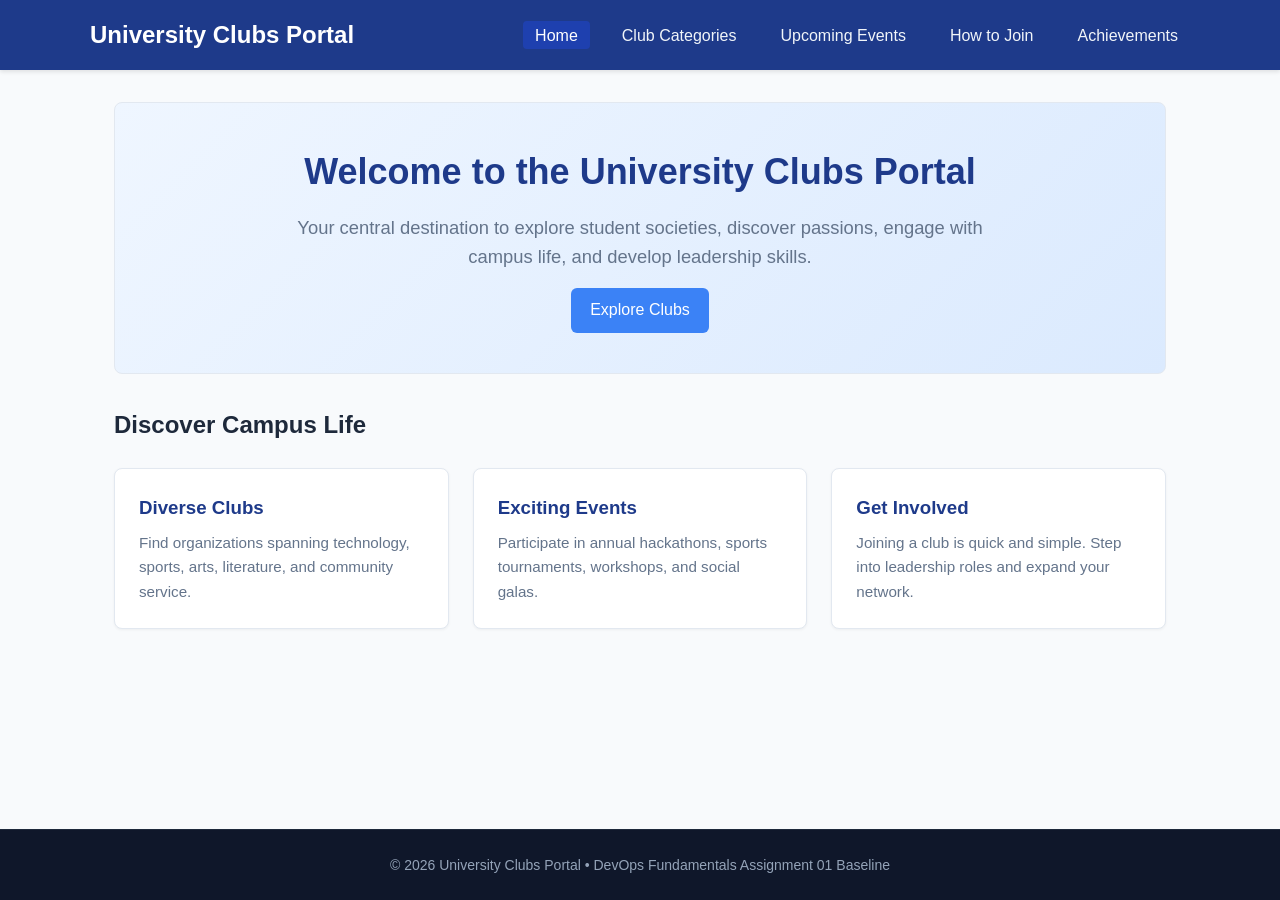
==== src/index.html @ 195c0437 "chore: create website folder structure" ====
<!DOCTYPE html>
<html lang="en">
<head>
    <meta charset="UTF-8">
    <meta name="viewport" content="width=device-width, initial-scale=1.0">
    <title>University Clubs Portal - Home</title>
    <link rel="stylesheet" href="../styles/style.css">
</head>
<body>
    <header>
        <div class="nav-container">
            <div class="brand-title">University Clubs Portal</div>
            <nav>
                <ul>
                    <li><a href="index.html" class="active">Home</a></li>
                    <li><a href="clubs.html">Club Categories</a></li>
                    <li><a href="events.html">Upcoming Events</a></li>
                    <li><a href="join.html">How to Join</a></li>
                    <li><a href="highlights.html">Achievements</a></li>
                </ul>
            </nav>
        </div>
    </header>

    <main>
        <section class="hero">
            <h1>Welcome to the University Clubs Portal</h1>
            <p>Your central destination to explore student societies, discover passions, engage with campus life, and develop leadership skills.</p>
            <a href="clubs.html" class="btn">Explore Clubs</a>
        </section>

        <section>
            <h2>Discover Campus Life</h2>
            <div class="card-grid">
                <article class="card">
                    <h3>Diverse Clubs</h3>
                    <p>Find organizations spanning technology, sports, arts, literature, and community service.</p>
                </article>
                <article class="card">
                    <h3>Exciting Events</h3>
                    <p>Participate in annual hackathons, sports tournaments, workshops, and social galas.</p>
                </article>
                <article class="card">
                    <h3>Get Involved</h3>
                    <p>Joining a club is quick and simple. Step into leadership roles and expand your network.</p>
                </article>
            </div>
        </section>
    </main>

    <footer>
        <p>&copy; 2026 University Clubs Portal &bull; DevOps Fundamentals Assignment 01 Baseline</p>
    </footer>
</body>
</html>
---- styles/style.css ----
/* ==========================================================================
   University Clubs Portal - Main Stylesheet
   ========================================================================== */

:root {
    --primary-color: #1e3a8a;
    --primary-hover: #1e40af;
    --secondary-color: #3b82f6;
    --accent-color: #f59e0b;
    --background-color: #f8fafc;
    --card-background: #ffffff;
    --text-primary: #1e293b;
    --text-secondary: #64748b;
    --border-color: #e2e8f0;
    --font-family: -apple-system, BlinkMacSystemFont, "Segoe UI", Roboto, "Helvetica Neue", Arial, sans-serif;
}

* {
    box-sizing: border-box;
    margin: 0;
    padding: 0;
}

body {
    font-family: var(--font-family);
    background-color: var(--background-color);
    color: var(--text-primary);
    line-height: 1.6;
    min-height: 100vh;
    display: flex;
    flex-direction: column;
}

/* Header & Navigation */
header {
    background-color: var(--primary-color);
    color: #ffffff;
    padding: 1rem 2rem;
    box-shadow: 0 2px 4px rgba(0, 0, 0, 0.1);
}

.nav-container {
    max-width: 1100px;
    margin: 0 auto;
    display: flex;
    justify-content: space-between;
    align-items: center;
    flex-wrap: wrap;
    gap: 1rem;
}

.brand-title {
    font-size: 1.5rem;
    font-weight: 700;
}

nav ul {
    display: flex;
    list-style: none;
    gap: 1.25rem;
    align-items: center;
}

nav a {
    color: #f1f5f9;
    text-decoration: none;
    font-weight: 500;
    padding: 0.35rem 0.75rem;
    border-radius: 4px;
    transition: background-color 0.2s ease, color 0.2s ease;
}

nav a:hover,
nav a.active {
    background-color: var(--primary-hover);
    color: #ffffff;
}

/* Main Content Container */
main {
    max-width: 1100px;
    width: 100%;
    margin: 2rem auto;
    padding: 0 1.5rem;
    flex: 1;
}

/* Hero Section */
.hero {
    background: linear-gradient(135deg, #eff6ff 0%, #dbeafe 100%);
    border: 1px solid var(--border-color);
    border-radius: 8px;
    padding: 2.5rem 2rem;
    margin-bottom: 2rem;
    text-align: center;
}

.hero h1 {
    font-size: 2.25rem;
    color: var(--primary-color);
    margin-bottom: 0.75rem;
}

.hero p {
    font-size: 1.15rem;
    color: var(--text-secondary);
    max-width: 750px;
    margin: 0 auto;
}

/* Content Grid & Cards */
.card-grid {
    display: grid;
    grid-template-columns: repeat(auto-fit, minmax(280px, 1fr));
    gap: 1.5rem;
    margin-top: 1.5rem;
}

.card {
    background-color: var(--card-background);
    border: 1px solid var(--border-color);
    border-radius: 8px;
    padding: 1.5rem;
    box-shadow: 0 1px 3px rgba(0, 0, 0, 0.05);
    transition: transform 0.2s ease, box-shadow 0.2s ease;
}

.card:hover {
    transform: translateY(-2px);
    box-shadow: 0 4px 6px -1px rgba(0, 0, 0, 0.1);
}

.card h2,
.card h3 {
    color: var(--primary-color);
    margin-bottom: 0.5rem;
}

.card p {
    color: var(--text-secondary);
    font-size: 0.95rem;
}

/* Buttons */
.btn {
    display: inline-block;
    padding: 0.6rem 1.2rem;
    background-color: var(--secondary-color);
    color: #ffffff;
    text-decoration: none;
    border-radius: 6px;
    font-weight: 500;
    transition: background-color 0.2s ease;
    margin-top: 1rem;
}

.btn:hover {
    background-color: var(--primary-hover);
}

/* Footer */
footer {
    background-color: #0f172a;
    color: #94a3b8;
    text-align: center;
    padding: 1.5rem;
    font-size: 0.875rem;
    border-top: 1px solid #1e293b;
}

/* Responsive Media Queries */
@media (max-width: 768px) {
    .nav-container {
        flex-direction: column;
        align-items: flex-start;
    }

    nav ul {
        flex-wrap: wrap;
        gap: 0.5rem;
        width: 100%;
    }

    nav a {
        padding: 0.4rem 0.6rem;
    }

    .hero {
        padding: 1.75rem 1rem;
    }

    .hero h1 {
        font-size: 1.75rem;
    }
}
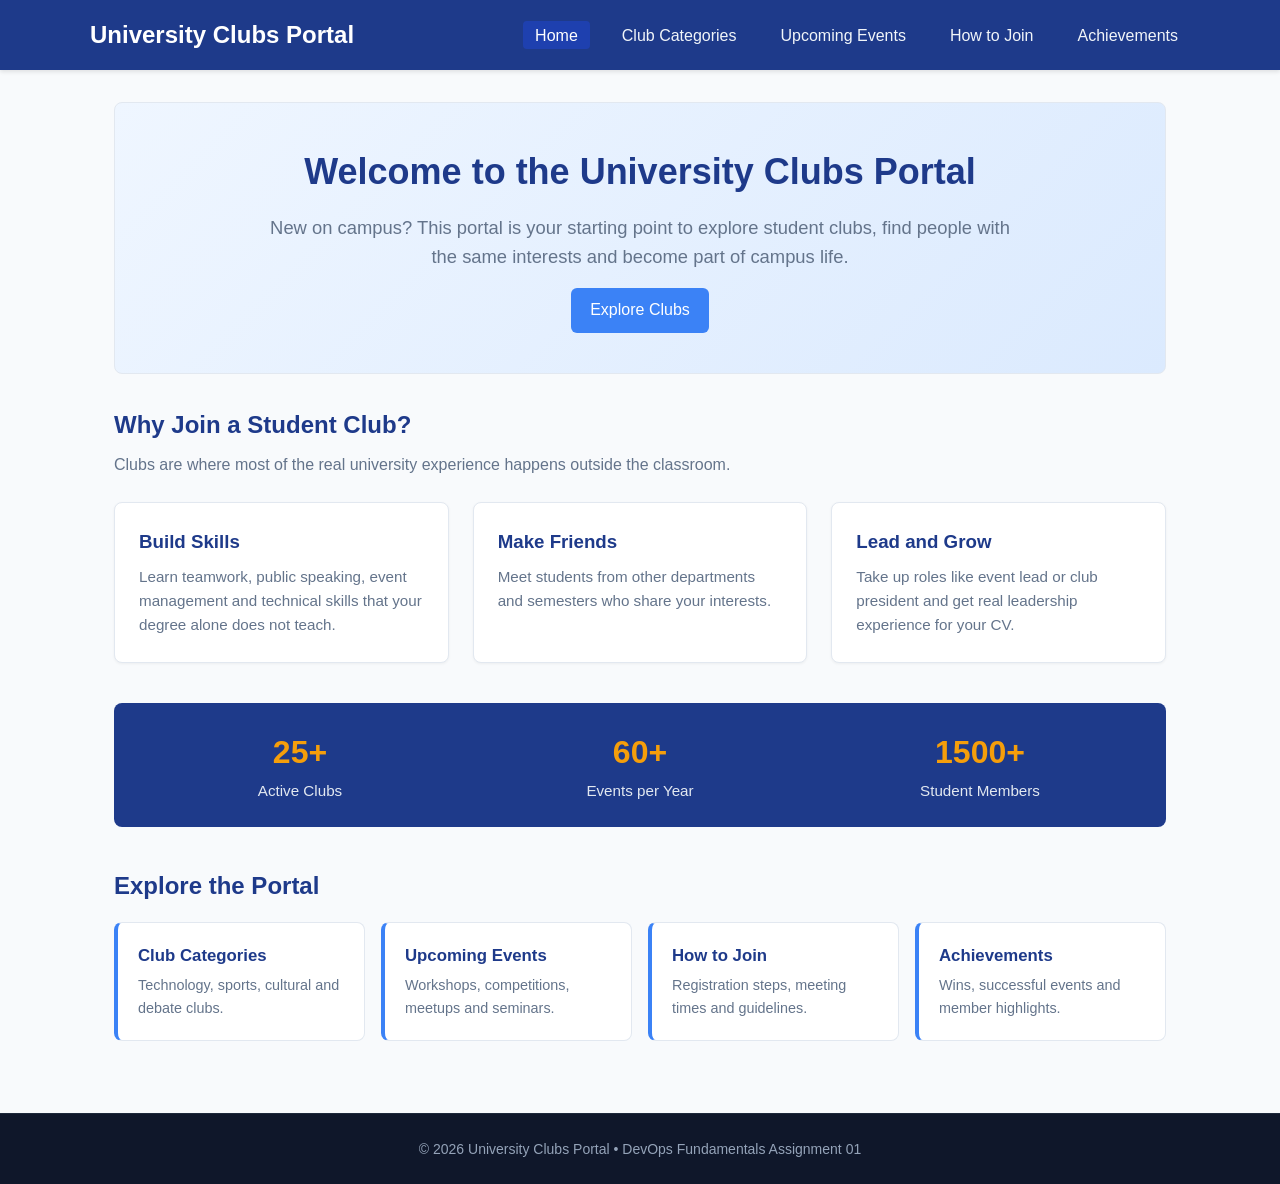
==== commit 65e9c3b0: "feat(home): add quick navigation cards linking to all portal pages (Refs #1)" ====
--- a/src/index.html
+++ b/src/index.html
@@ -25,32 +25,47 @@
     <main>
         <section class="hero">
             <h1>Welcome to the University Clubs Portal</h1>
-            <p>Your central destination to explore student societies, discover passions, engage with campus life, and develop leadership skills.</p>
+            <p>New on campus? This portal is your starting point to explore student clubs, find people with the same interests and become part of campus life.</p>
             <a href="clubs.html" class="btn">Explore Clubs</a>
         </section>
 
-        <section>
-            <h2>Discover Campus Life</h2>
+        <section class="home-section">
+            <h2>Why Join a Student Club?</h2>
+            <p class="section-intro">Clubs are where most of the real university experience happens outside the classroom.</p>
             <div class="card-grid">
                 <article class="card">
-                    <h3>Diverse Clubs</h3>
-                    <p>Find organizations spanning technology, sports, arts, literature, and community service.</p>
+                    <h3>Build Skills</h3>
+                    <p>Learn teamwork, public speaking, event management and technical skills that your degree alone does not teach.</p>
                 </article>
                 <article class="card">
-                    <h3>Exciting Events</h3>
-                    <p>Participate in annual hackathons, sports tournaments, workshops, and social galas.</p>
+                    <h3>Make Friends</h3>
+                    <p>Meet students from other departments and semesters who share your interests.</p>
                 </article>
                 <article class="card">
-                    <h3>Get Involved</h3>
-                    <p>Joining a club is quick and simple. Step into leadership roles and expand your network.</p>
+                    <h3>Lead and Grow</h3>
+                    <p>Take up roles like event lead or club president and get real leadership experience for your CV.</p>
                 </article>
+            </div>
+        </section>
+
+        <section class="home-section stats-strip">
+            <div class="stat"><span class="stat-number">25+</span><span class="stat-label">Active Clubs</span></div>
+            <div class="stat"><span class="stat-number">60+</span><span class="stat-label">Events per Year</span></div>
+            <div class="stat"><span class="stat-number">1500+</span><span class="stat-label">Student Members</span></div>
+        </section>
+        <section class="home-section">
+            <h2>Explore the Portal</h2>
+            <div class="quick-links">
+                <a class="quick-link" href="clubs.html"><h3>Club Categories</h3><p>Technology, sports, cultural and debate clubs.</p></a>
+                <a class="quick-link" href="events.html"><h3>Upcoming Events</h3><p>Workshops, competitions, meetups and seminars.</p></a>
+                <a class="quick-link" href="join.html"><h3>How to Join</h3><p>Registration steps, meeting times and guidelines.</p></a>
+                <a class="quick-link" href="highlights.html"><h3>Achievements</h3><p>Wins, successful events and member highlights.</p></a>
             </div>
         </section>
     </main>
 
     <footer>
-        <p>&copy; 2026 University Clubs Portal &bull; DevOps Fundamentals Assignment 01 Baseline</p>
+        <p>&copy; 2026 University Clubs Portal &bull; DevOps Fundamentals Assignment 01</p>
     </footer>
 </body>
 </html>
-
--- a/styles/style.css
+++ b/styles/style.css
@@ -194,3 +194,99 @@
     }
 }
 
+/* ==========================================================================
+   Event Details & Metadata Component Styles (Issue #3)
+   ========================================================================== */
+.event-badge {
+    display: inline-block;
+    padding: 0.25rem 0.65rem;
+    font-size: 0.75rem;
+    font-weight: 600;
+    text-transform: uppercase;
+    letter-spacing: 0.05em;
+    border-radius: 9999px;
+    background-color: #dbeafe;
+    color: var(--primary-color);
+    margin-bottom: 0.75rem;
+}
+
+.event-meta {
+    list-style: none;
+    margin: 1rem 0;
+    padding: 0.75rem 0;
+    border-top: 1px dashed var(--border-color);
+    border-bottom: 1px dashed var(--border-color);
+    font-size: 0.9rem;
+    color: var(--text-secondary);
+}
+
+.event-meta li {
+    display: flex;
+    justify-content: space-between;
+    align-items: baseline;
+    margin-bottom: 0.35rem;
+    flex-wrap: wrap;
+    gap: 0.5rem;
+}
+
+.event-meta li:last-child {
+    margin-bottom: 0;
+}
+
+.event-meta-label {
+    font-weight: 600;
+    color: var(--text-primary);
+}
+
+.event-meta-value {
+    color: var(--text-secondary);
+}
+
+
+
+/* ==========================================================================
+   Home Page (index.html) - Team Lead
+   ========================================================================== */
+.home-section { margin-bottom: 2.5rem; }
+.home-section h2 { color: var(--primary-color); margin-bottom: 0.5rem; }
+.section-intro { color: var(--text-secondary); }
+
+.stats-strip {
+    display: grid;
+    grid-template-columns: repeat(3, 1fr);
+    gap: 1rem;
+    background-color: var(--primary-color);
+    border-radius: 8px;
+    padding: 1.5rem;
+    text-align: center;
+}
+.stat-number { display: block; font-size: 2rem; font-weight: 700; color: var(--accent-color); }
+.stat-label { color: #e2e8f0; font-size: 0.95rem; }
+
+.quick-links {
+    display: grid;
+    grid-template-columns: repeat(4, 1fr);
+    gap: 1rem;
+    margin-top: 1rem;
+}
+.quick-link {
+    display: block;
+    background-color: var(--card-background);
+    border: 1px solid var(--border-color);
+    border-left: 4px solid var(--secondary-color);
+    border-radius: 8px;
+    padding: 1.25rem;
+    text-decoration: none;
+    color: var(--text-primary);
+    transition: border-color 0.2s ease, transform 0.2s ease;
+}
+.quick-link:hover { border-left-color: var(--accent-color); transform: translateY(-2px); }
+.quick-link h3 { color: var(--primary-color); font-size: 1.05rem; margin-bottom: 0.25rem; }
+.quick-link p { color: var(--text-secondary); font-size: 0.9rem; }
+
+@media (max-width: 900px) {
+    .quick-links { grid-template-columns: repeat(2, 1fr); }
+}
+@media (max-width: 600px) {
+    .stats-strip, .quick-links { grid-template-columns: 1fr; }
+}
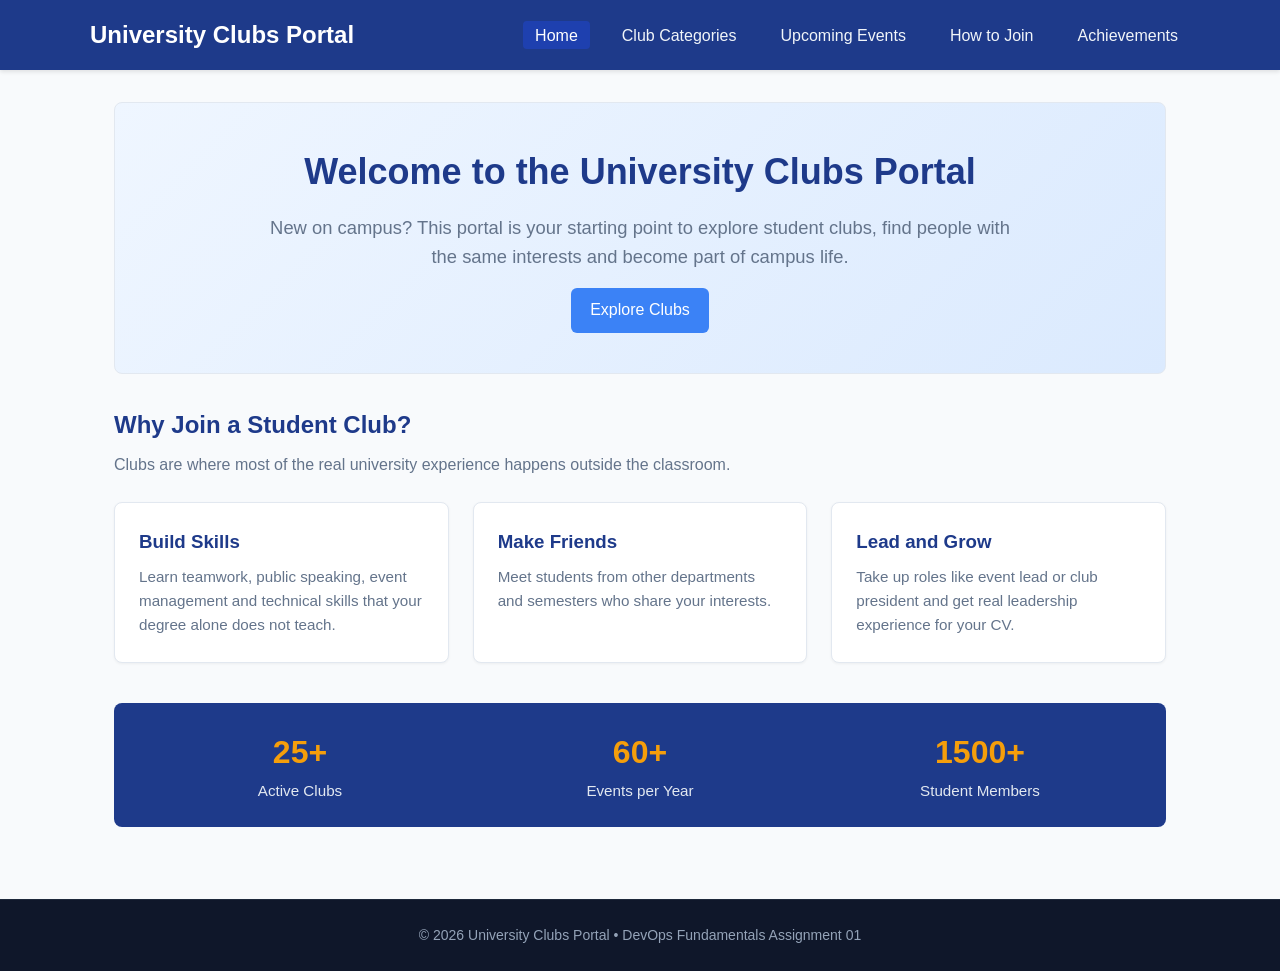
==== commit f1a31860: "feat(home): add why-join-clubs section and campus stats strip (Refs #1)" ====
--- a/src/index.html
+++ b/src/index.html
@@ -53,15 +53,6 @@
             <div class="stat"><span class="stat-number">60+</span><span class="stat-label">Events per Year</span></div>
             <div class="stat"><span class="stat-number">1500+</span><span class="stat-label">Student Members</span></div>
         </section>
-        <section class="home-section">
-            <h2>Explore the Portal</h2>
-            <div class="quick-links">
-                <a class="quick-link" href="clubs.html"><h3>Club Categories</h3><p>Technology, sports, cultural and debate clubs.</p></a>
-                <a class="quick-link" href="events.html"><h3>Upcoming Events</h3><p>Workshops, competitions, meetups and seminars.</p></a>
-                <a class="quick-link" href="join.html"><h3>How to Join</h3><p>Registration steps, meeting times and guidelines.</p></a>
-                <a class="quick-link" href="highlights.html"><h3>Achievements</h3><p>Wins, successful events and member highlights.</p></a>
-            </div>
-        </section>
     </main>
 
     <footer>
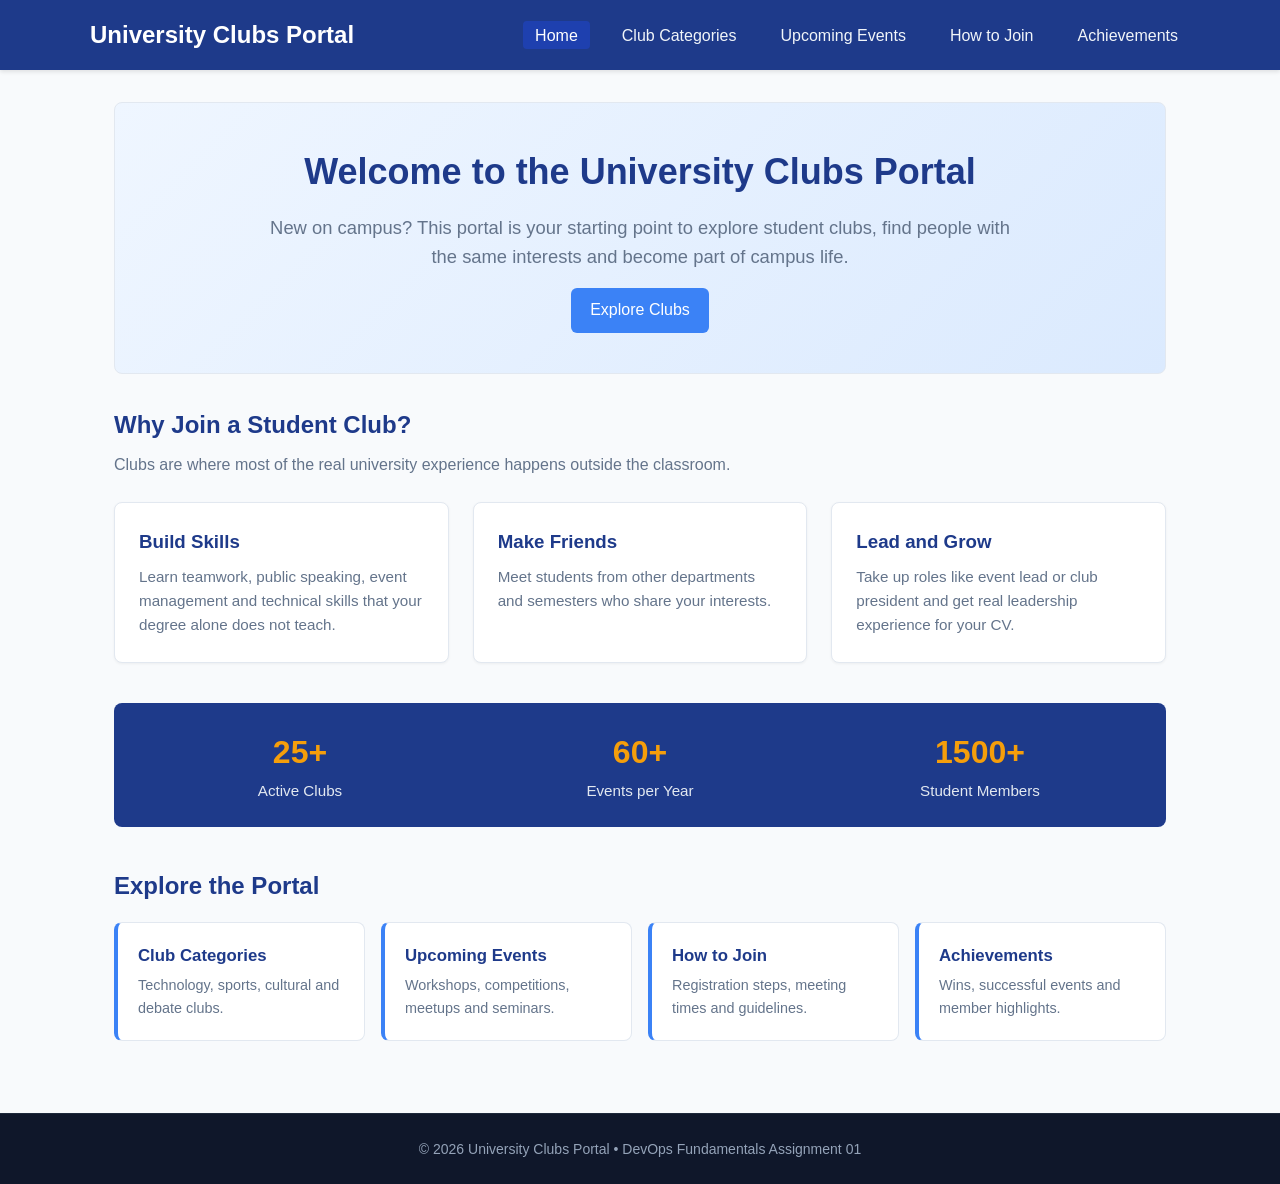
==== commit fb3379a0: "Merge pull request #7 from Rabisandhu/feature/index-page feat(home): implement responsive homepage" ====
--- a/src/index.html
+++ b/src/index.html
@@ -53,6 +53,15 @@
             <div class="stat"><span class="stat-number">60+</span><span class="stat-label">Events per Year</span></div>
             <div class="stat"><span class="stat-number">1500+</span><span class="stat-label">Student Members</span></div>
         </section>
+        <section class="home-section">
+            <h2>Explore the Portal</h2>
+            <div class="quick-links">
+                <a class="quick-link" href="clubs.html"><h3>Club Categories</h3><p>Technology, sports, cultural and debate clubs.</p></a>
+                <a class="quick-link" href="events.html"><h3>Upcoming Events</h3><p>Workshops, competitions, meetups and seminars.</p></a>
+                <a class="quick-link" href="join.html"><h3>How to Join</h3><p>Registration steps, meeting times and guidelines.</p></a>
+                <a class="quick-link" href="highlights.html"><h3>Achievements</h3><p>Wins, successful events and member highlights.</p></a>
+            </div>
+        </section>
     </main>
 
     <footer>
